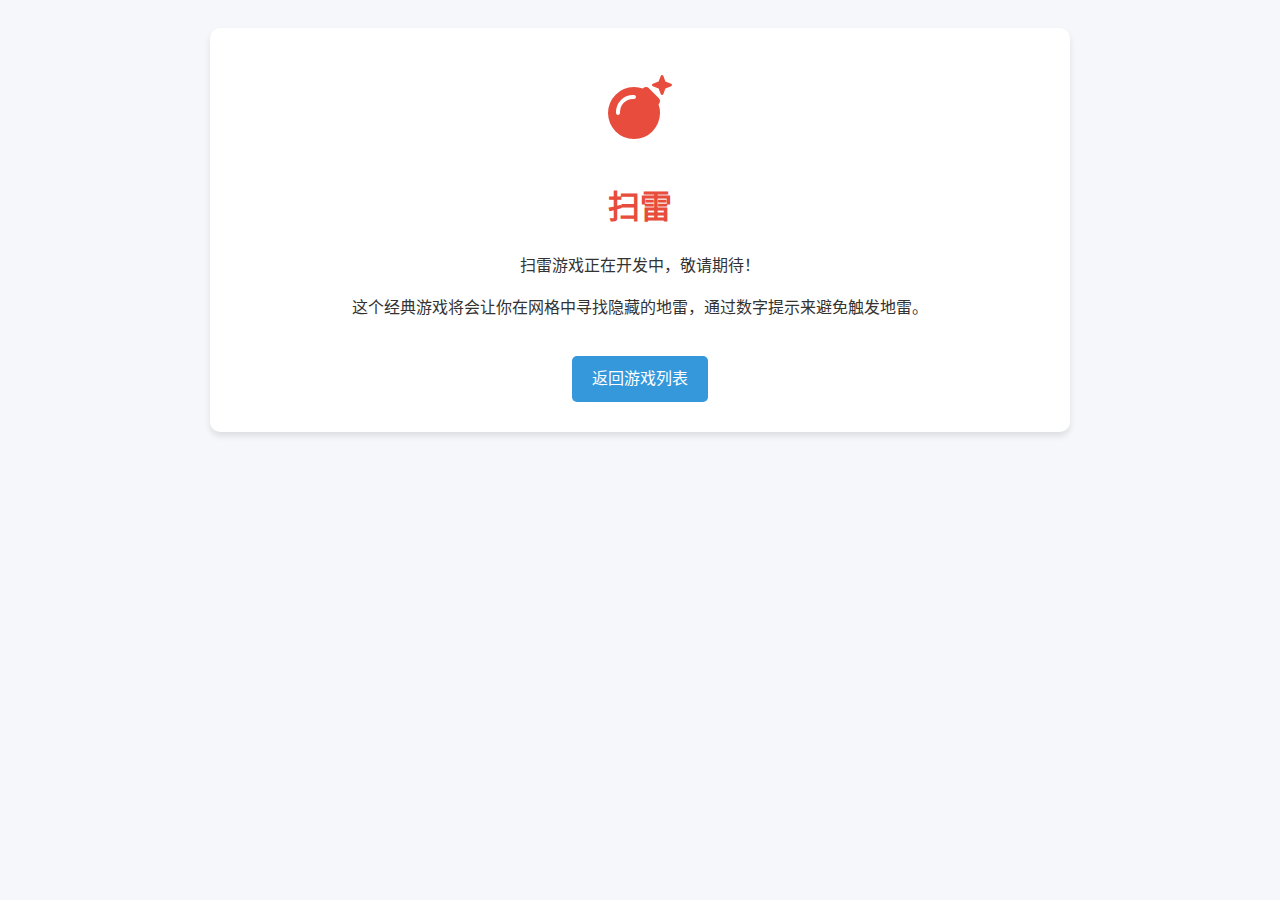
==== games/minesweeper/index.html @ 5f8aa7e9 "创建迷你游戏集合初始页面，包含扫雷、数独、21点和贪吃蛇游戏的占位页面" ====
<!DOCTYPE html>
<html lang="zh-CN">
<head>
    <meta charset="UTF-8">
    <meta name="viewport" content="width=device-width, initial-scale=1.0">
    <title>扫雷 - 迷你游戏集合</title>
    <style>
        body {
            font-family: 'Segoe UI', Tahoma, Geneva, Verdana, sans-serif;
            background-color: #f5f7fa;
            color: #333;
            line-height: 1.6;
            text-align: center;
            padding: 20px;
        }
        
        .container {
            max-width: 800px;
            margin: 0 auto;
            background-color: white;
            border-radius: 10px;
            box-shadow: 0 4px 6px rgba(0, 0, 0, 0.1);
            padding: 30px;
        }
        
        h1 {
            color: #e74c3c;
            margin-bottom: 20px;
        }
        
        .icon {
            font-size: 4rem;
            color: #e74c3c;
            margin-bottom: 20px;
        }
        
        .back-button {
            display: inline-block;
            margin-top: 20px;
            padding: 10px 20px;
            background-color: #3498db;
            color: white;
            text-decoration: none;
            border-radius: 5px;
            transition: background-color 0.3s;
        }
        
        .back-button:hover {
            background-color: #2980b9;
        }
    </style>
    <link rel="stylesheet" href="https://cdnjs.cloudflare.com/ajax/libs/font-awesome/6.4.0/css/all.min.css">
</head>
<body>
    <div class="container">
        <div class="icon">
            <i class="fas fa-bomb"></i>
        </div>
        <h1>扫雷</h1>
        <p>扫雷游戏正在开发中，敬请期待！</p>
        <p>这个经典游戏将会让你在网格中寻找隐藏的地雷，通过数字提示来避免触发地雷。</p>
        
        <a href="../../index.html" class="back-button">返回游戏列表</a>
    </div>
</body>
</html>
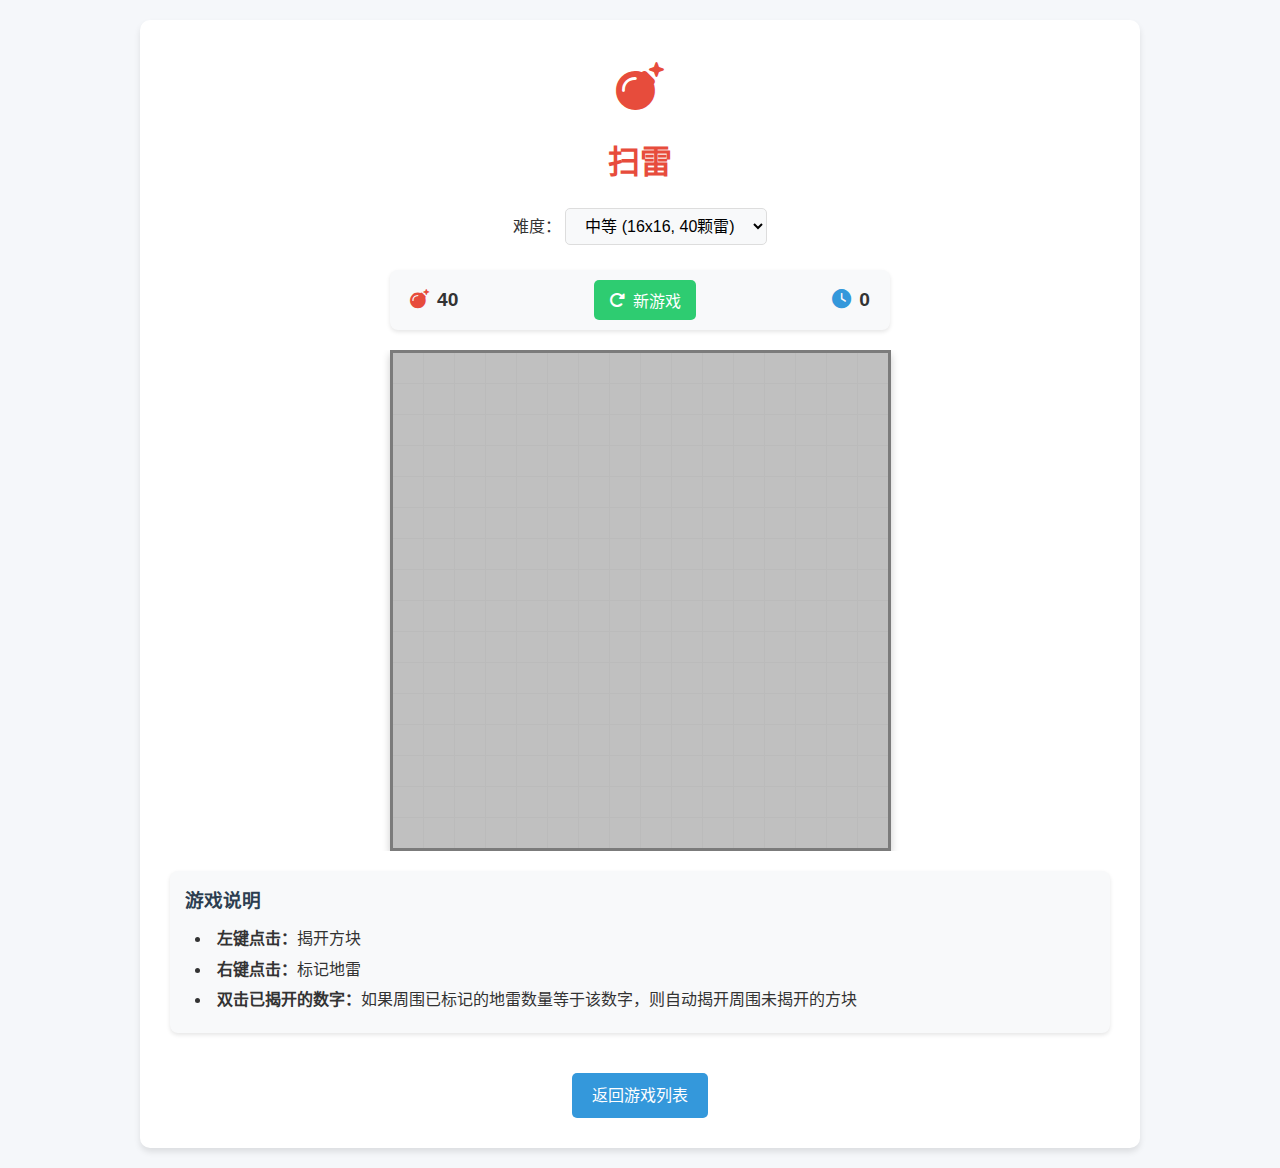
==== commit 9e00e78d: "实现扫雷游戏功能，包括不同难度级别、计时器和游戏逻辑" ====
--- a/games/minesweeper/index.html
+++ b/games/minesweeper/index.html
@@ -4,63 +4,66 @@
     <meta charset="UTF-8">
     <meta name="viewport" content="width=device-width, initial-scale=1.0">
     <title>扫雷 - 迷你游戏集合</title>
-    <style>
-        body {
-            font-family: 'Segoe UI', Tahoma, Geneva, Verdana, sans-serif;
-            background-color: #f5f7fa;
-            color: #333;
-            line-height: 1.6;
-            text-align: center;
-            padding: 20px;
-        }
-        
-        .container {
-            max-width: 800px;
-            margin: 0 auto;
-            background-color: white;
-            border-radius: 10px;
-            box-shadow: 0 4px 6px rgba(0, 0, 0, 0.1);
-            padding: 30px;
-        }
-        
-        h1 {
-            color: #e74c3c;
-            margin-bottom: 20px;
-        }
-        
-        .icon {
-            font-size: 4rem;
-            color: #e74c3c;
-            margin-bottom: 20px;
-        }
-        
-        .back-button {
-            display: inline-block;
-            margin-top: 20px;
-            padding: 10px 20px;
-            background-color: #3498db;
-            color: white;
-            text-decoration: none;
-            border-radius: 5px;
-            transition: background-color 0.3s;
-        }
-        
-        .back-button:hover {
-            background-color: #2980b9;
-        }
-    </style>
+    <link rel="stylesheet" href="style.css">
     <link rel="stylesheet" href="https://cdnjs.cloudflare.com/ajax/libs/font-awesome/6.4.0/css/all.min.css">
 </head>
 <body>
     <div class="container">
-        <div class="icon">
-            <i class="fas fa-bomb"></i>
+        <header>
+            <div class="icon">
+                <i class="fas fa-bomb"></i>
+            </div>
+            <h1>扫雷</h1>
+        </header>
+
+        <div class="game-controls">
+            <div class="difficulty">
+                <label for="difficulty-select">难度：</label>
+                <select id="difficulty-select">
+                    <option value="easy">简单 (9x9, 10颗雷)</option>
+                    <option value="medium" selected>中等 (16x16, 40颗雷)</option>
+                    <option value="hard">困难 (30x16, 99颗雷)</option>
+                </select>
+            </div>
+            <div class="game-info">
+                <div class="mines-counter">
+                    <i class="fas fa-bomb"></i>
+                    <span id="mines-count">40</span>
+                </div>
+                <button id="new-game-btn">
+                    <i class="fas fa-redo-alt"></i> 新游戏
+                </button>
+                <div class="timer">
+                    <i class="fas fa-clock"></i>
+                    <span id="timer">0</span>
+                </div>
+            </div>
         </div>
-        <h1>扫雷</h1>
-        <p>扫雷游戏正在开发中，敬请期待！</p>
-        <p>这个经典游戏将会让你在网格中寻找隐藏的地雷，通过数字提示来避免触发地雷。</p>
+
+        <div class="game-board-container">
+            <div id="game-board"></div>
+        </div>
+
+        <div class="game-instructions">
+            <h3>游戏说明</h3>
+            <ul>
+                <li><strong>左键点击：</strong>揭开方块</li>
+                <li><strong>右键点击：</strong>标记地雷</li>
+                <li><strong>双击已揭开的数字：</strong>如果周围已标记的地雷数量等于该数字，则自动揭开周围未揭开的方块</li>
+            </ul>
+        </div>
+        
+        <div class="game-message" id="game-message">
+            <div class="message-content">
+                <h2 id="message-title"></h2>
+                <p id="message-text"></p>
+                <button id="message-button">重新开始</button>
+            </div>
+        </div>
         
         <a href="../../index.html" class="back-button">返回游戏列表</a>
     </div>
+
+    <script src="script.js"></script>
 </body>
 </html> --- a/games/minesweeper/style.css
+++ b/games/minesweeper/style.css
@@ -0,0 +1,340 @@
+/* 全局样式 */
+* {
+    margin: 0;
+    padding: 0;
+    box-sizing: border-box;
+}
+
+body {
+    font-family: 'Segoe UI', Tahoma, Geneva, Verdana, sans-serif;
+    background-color: #f5f7fa;
+    color: #333;
+    line-height: 1.6;
+    text-align: center;
+    padding: 20px;
+}
+
+.container {
+    max-width: 1000px;
+    margin: 0 auto;
+    background-color: white;
+    border-radius: 10px;
+    box-shadow: 0 4px 6px rgba(0, 0, 0, 0.1);
+    padding: 30px;
+}
+
+/* 头部样式 */
+header {
+    margin-bottom: 20px;
+}
+
+.icon {
+    font-size: 3rem;
+    color: #e74c3c;
+    margin-bottom: 10px;
+}
+
+h1 {
+    color: #e74c3c;
+    margin-bottom: 10px;
+}
+
+/* 游戏控制区域 */
+.game-controls {
+    display: flex;
+    flex-direction: column;
+    align-items: center;
+    margin-bottom: 20px;
+    gap: 15px;
+}
+
+.difficulty {
+    margin-bottom: 10px;
+}
+
+.difficulty select {
+    padding: 8px 15px;
+    border-radius: 5px;
+    border: 1px solid #ddd;
+    background-color: #f8f9fa;
+    font-size: 1rem;
+    cursor: pointer;
+}
+
+.game-info {
+    display: flex;
+    justify-content: space-between;
+    align-items: center;
+    width: 100%;
+    max-width: 500px;
+    background-color: #f8f9fa;
+    padding: 10px 20px;
+    border-radius: 8px;
+    box-shadow: 0 2px 4px rgba(0, 0, 0, 0.1);
+}
+
+.mines-counter, .timer {
+    display: flex;
+    align-items: center;
+    gap: 8px;
+    font-size: 1.2rem;
+    font-weight: bold;
+}
+
+.mines-counter i {
+    color: #e74c3c;
+}
+
+.timer i {
+    color: #3498db;
+}
+
+#new-game-btn {
+    background-color: #2ecc71;
+    color: white;
+    border: none;
+    padding: 8px 15px;
+    border-radius: 5px;
+    cursor: pointer;
+    font-size: 1rem;
+    display: flex;
+    align-items: center;
+    gap: 8px;
+    transition: background-color 0.3s;
+}
+
+#new-game-btn:hover {
+    background-color: #27ae60;
+}
+
+/* 游戏板样式 */
+.game-board-container {
+    display: flex;
+    justify-content: center;
+    margin-bottom: 20px;
+    overflow: auto;
+}
+
+#game-board {
+    display: grid;
+    grid-template-columns: repeat(16, 30px);
+    grid-template-rows: repeat(16, 30px);
+    gap: 1px;
+    background-color: #bbb;
+    border: 3px solid #7b7b7b;
+    box-shadow: 0 4px 8px rgba(0, 0, 0, 0.2);
+}
+
+.cell {
+    width: 30px;
+    height: 30px;
+    background-color: #c0c0c0;
+    display: flex;
+    justify-content: center;
+    align-items: center;
+    font-weight: bold;
+    cursor: pointer;
+    user-select: none;
+    transition: background-color 0.2s;
+}
+
+.cell:hover {
+    background-color: #d0d0d0;
+}
+
+.cell.revealed {
+    background-color: #e0e0e0;
+}
+
+.cell.flagged::before {
+    content: '🚩';
+    font-size: 1.2rem;
+}
+
+.cell.mine {
+    background-color: #ff6b6b;
+}
+
+.cell.mine::before {
+    content: '💣';
+    font-size: 1.2rem;
+}
+
+.cell.mine.exploded {
+    background-color: #ff0000;
+}
+
+/* 数字颜色 */
+.cell[data-adjacent="1"] {
+    color: #0000ff;
+}
+
+.cell[data-adjacent="2"] {
+    color: #008000;
+}
+
+.cell[data-adjacent="3"] {
+    color: #ff0000;
+}
+
+.cell[data-adjacent="4"] {
+    color: #000080;
+}
+
+.cell[data-adjacent="5"] {
+    color: #800000;
+}
+
+.cell[data-adjacent="6"] {
+    color: #008080;
+}
+
+.cell[data-adjacent="7"] {
+    color: #000000;
+}
+
+.cell[data-adjacent="8"] {
+    color: #808080;
+}
+
+/* 游戏说明 */
+.game-instructions {
+    margin: 20px 0;
+    text-align: left;
+    background-color: #f8f9fa;
+    padding: 15px;
+    border-radius: 8px;
+    box-shadow: 0 2px 4px rgba(0, 0, 0, 0.1);
+}
+
+.game-instructions h3 {
+    margin-bottom: 10px;
+    color: #2c3e50;
+}
+
+.game-instructions ul {
+    list-style-position: inside;
+    padding-left: 10px;
+}
+
+.game-instructions li {
+    margin-bottom: 5px;
+}
+
+/* 游戏消息 */
+.game-message {
+    position: fixed;
+    top: 0;
+    left: 0;
+    width: 100%;
+    height: 100%;
+    background-color: rgba(0, 0, 0, 0.7);
+    display: none;
+    justify-content: center;
+    align-items: center;
+    z-index: 1000;
+}
+
+.game-message.show {
+    display: flex;
+}
+
+.message-content {
+    background-color: white;
+    padding: 30px;
+    border-radius: 10px;
+    text-align: center;
+    max-width: 400px;
+    width: 90%;
+}
+
+.message-content h2 {
+    margin-bottom: 15px;
+    color: #2c3e50;
+}
+
+.message-content p {
+    margin-bottom: 20px;
+}
+
+#message-button {
+    background-color: #3498db;
+    color: white;
+    border: none;
+    padding: 10px 20px;
+    border-radius: 5px;
+    cursor: pointer;
+    font-size: 1rem;
+    transition: background-color 0.3s;
+}
+
+#message-button:hover {
+    background-color: #2980b9;
+}
+
+/* 返回按钮 */
+.back-button {
+    display: inline-block;
+    margin-top: 20px;
+    padding: 10px 20px;
+    background-color: #3498db;
+    color: white;
+    text-decoration: none;
+    border-radius: 5px;
+    transition: background-color 0.3s;
+}
+
+.back-button:hover {
+    background-color: #2980b9;
+}
+
+/* 响应式设计 */
+@media (max-width: 768px) {
+    .container {
+        padding: 15px;
+    }
+    
+    .game-info {
+        flex-direction: column;
+        gap: 10px;
+        padding: 15px;
+    }
+    
+    #game-board {
+        grid-template-columns: repeat(16, 25px);
+        grid-template-rows: repeat(16, 25px);
+    }
+    
+    .cell {
+        width: 25px;
+        height: 25px;
+        font-size: 0.9rem;
+    }
+}
+
+@media (max-width: 480px) {
+    .game-controls {
+        gap: 10px;
+    }
+    
+    .difficulty select {
+        padding: 6px 10px;
+        font-size: 0.9rem;
+    }
+    
+    #game-board {
+        grid-template-columns: repeat(16, 20px);
+        grid-template-rows: repeat(16, 20px);
+    }
+    
+    .cell {
+        width: 20px;
+        height: 20px;
+        font-size: 0.8rem;
+    }
+    
+    .cell.flagged::before,
+    .cell.mine::before {
+        font-size: 0.9rem;
+    }
+} 